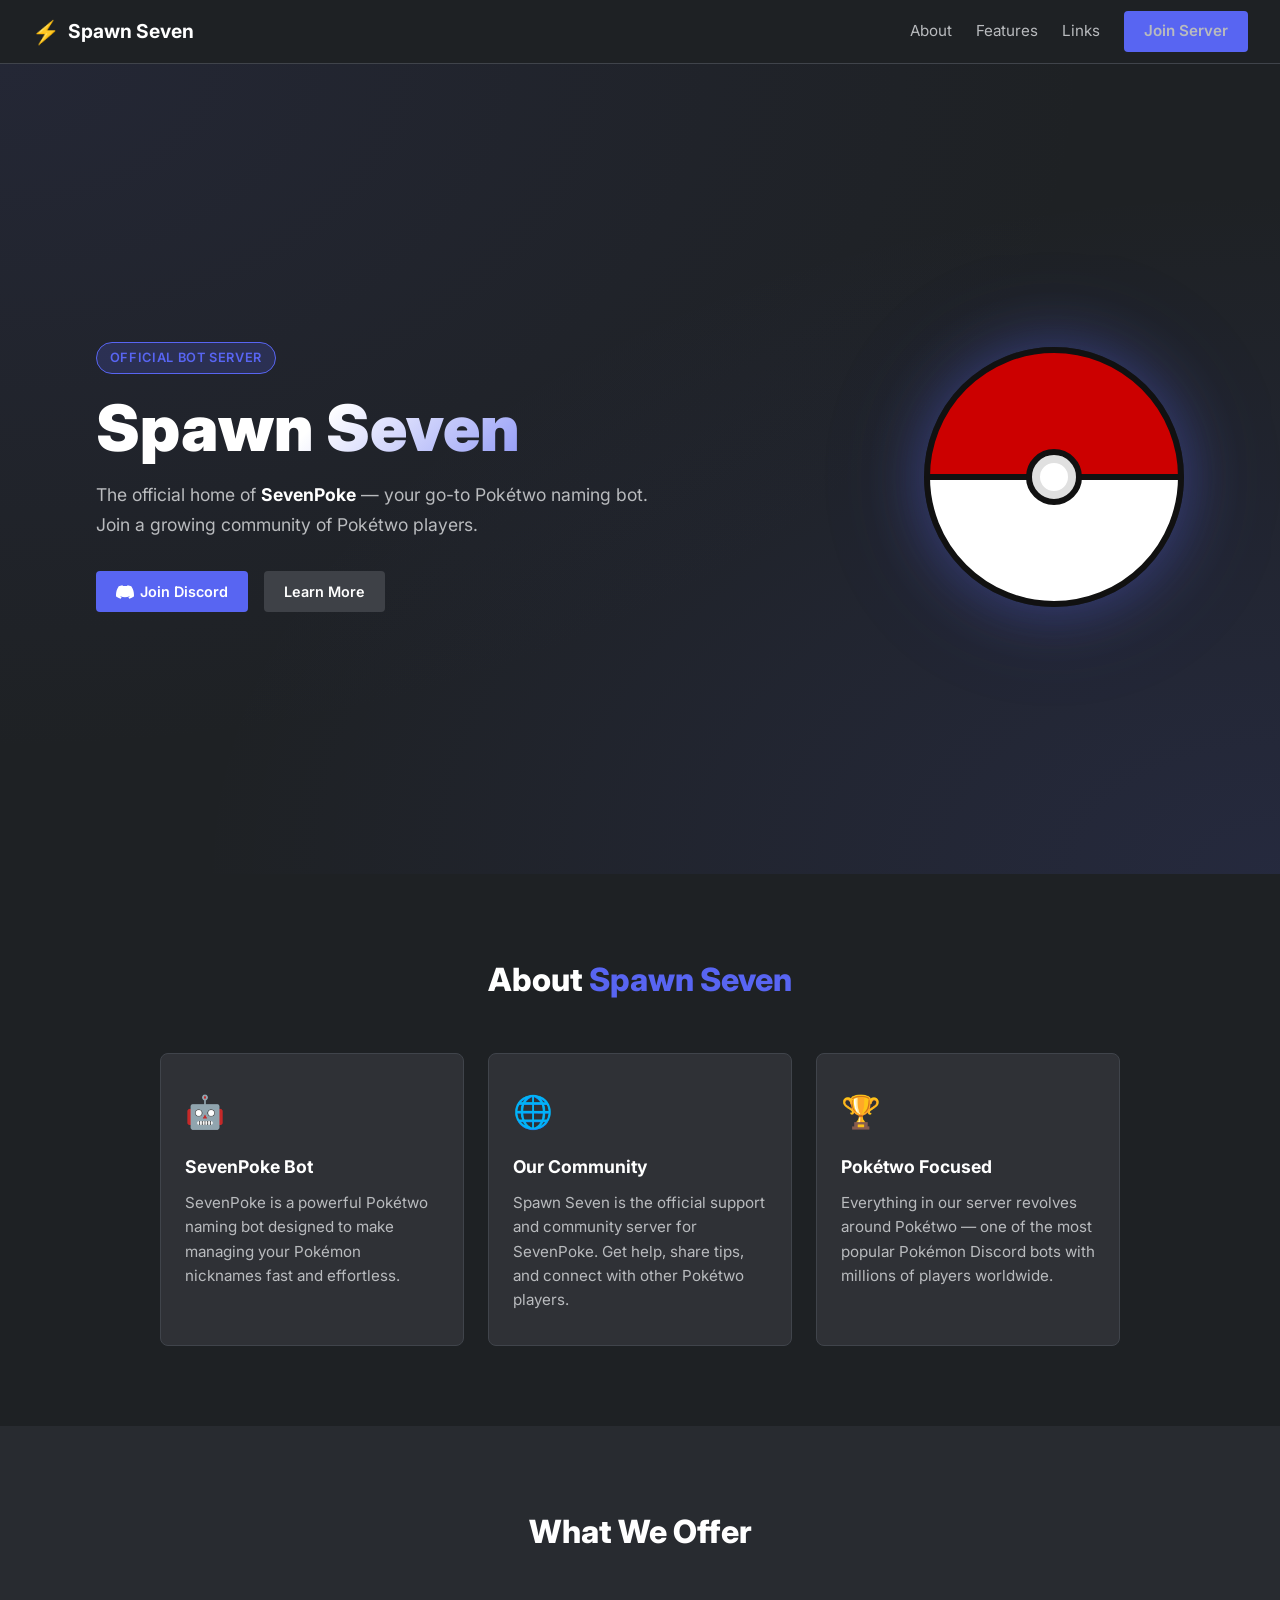
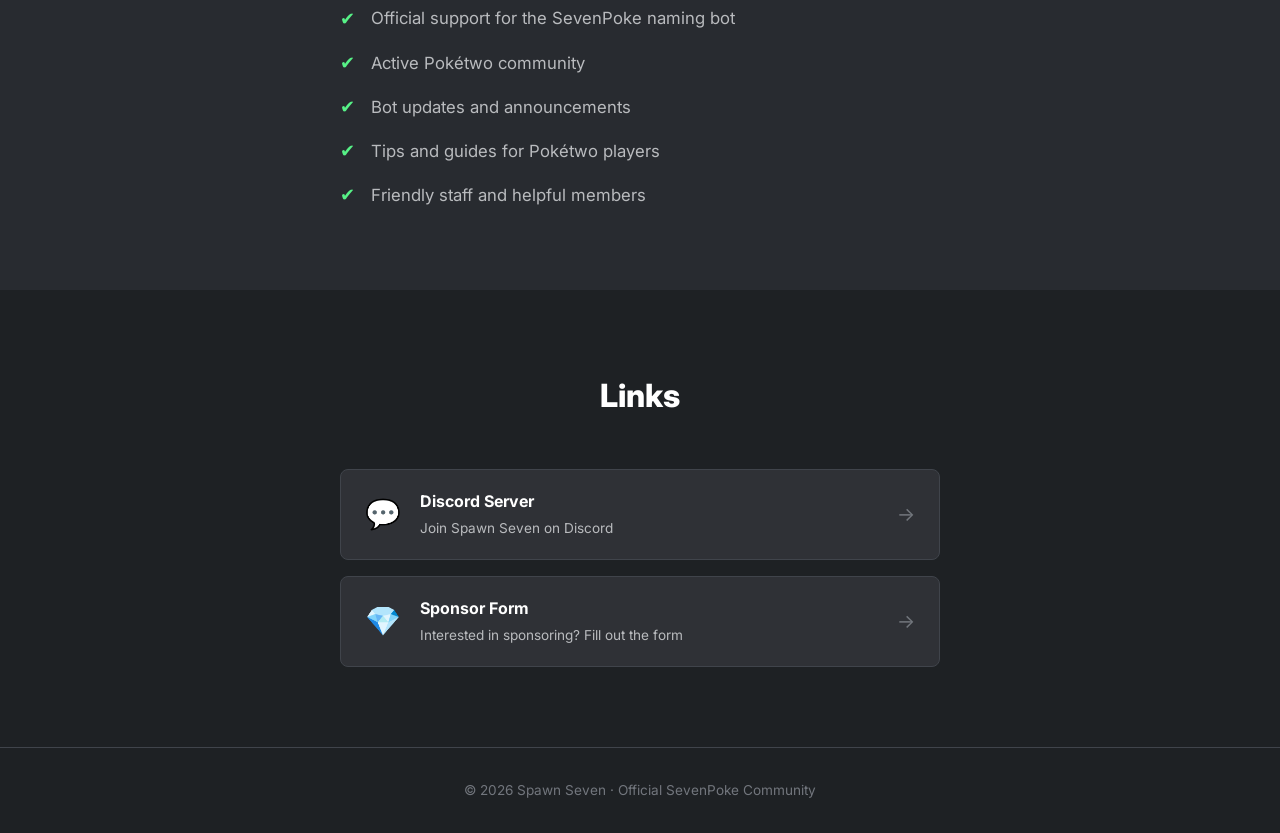
==== index.html @ 031045a5 "Add files via upload" ====
<!DOCTYPE html>
<html lang="en">
<head>
  <meta charset="UTF-8" />
  <meta name="viewport" content="width=device-width, initial-scale=1.0" />
  <title>Spawn Seven</title>
  <link rel="stylesheet" href="styles.css" />
  <link rel="preconnect" href="https://fonts.googleapis.com" />
  <link href="https://fonts.googleapis.com/css2?family=Inter:wght@400;600;700;900&display=swap" rel="stylesheet" />
</head>
<body>

  <!-- NAV -->
  <nav class="navbar">
    <div class="nav-logo">
      <span class="logo-icon">⚡</span>
      <span class="logo-text">Spawn Seven</span>
    </div>
    <div class="nav-links">
      <a href="#about">About</a>
      <a href="#features">Features</a>
      <a href="#links">Links</a>
      <a href="YOUR_DISCORD_INVITE_LINK_HERE" class="btn btn-primary" target="_blank">Join Server</a>
    </div>
  </nav>

  <!-- HERO -->
  <section class="hero">
    <div class="hero-content">
      <div class="badge">Official Bot Server</div>
      <h1>Spawn Seven</h1>
      <p class="hero-sub">The official home of <strong>SevenPoke</strong> — your go-to Pokétwo naming bot.<br/>Join a growing community of Pokétwo players.</p>
      <div class="hero-buttons">
        <a href="YOUR_DISCORD_INVITE_LINK_HERE" class="btn btn-primary" target="_blank">
          <svg class="icon" viewBox="0 0 24 24" fill="currentColor"><path d="M20.317 4.37a19.791 19.791 0 0 0-4.885-1.515.074.074 0 0 0-.079.037c-.21.375-.444.864-.608 1.25a18.27 18.27 0 0 0-5.487 0 12.64 12.64 0 0 0-.617-1.25.077.077 0 0 0-.079-.037A19.736 19.736 0 0 0 3.677 4.37a.07.07 0 0 0-.032.027C.533 9.046-.32 13.58.099 18.057c.002.022.015.043.03.056a19.9 19.9 0 0 0 5.993 3.03.078.078 0 0 0 .084-.028c.462-.63.874-1.295 1.226-1.994a.076.076 0 0 0-.041-.106 13.107 13.107 0 0 1-1.872-.892.077.077 0 0 1-.008-.128 10.2 10.2 0 0 0 .372-.292.074.074 0 0 1 .077-.01c3.928 1.793 8.18 1.793 12.062 0a.074.074 0 0 1 .078.01c.12.098.246.198.373.292a.077.077 0 0 1-.006.127 12.299 12.299 0 0 1-1.873.892.077.077 0 0 0-.041.107c.36.698.772 1.362 1.225 1.993a.076.076 0 0 0 .084.028 19.839 19.839 0 0 0 6.002-3.03.077.077 0 0 0 .032-.054c.5-5.177-.838-9.674-3.549-13.66a.061.061 0 0 0-.031-.03z"/></svg>
          Join Discord
        </a>
        <a href="#about" class="btn btn-secondary">Learn More</a>
      </div>
    </div>
    <div class="hero-art">
      <div class="pokeball"></div>
    </div>
  </section>

  <!-- ABOUT -->
  <section id="about" class="section">
    <div class="container">
      <h2 class="section-title">About <span class="highlight">Spawn Seven</span></h2>
      <div class="about-grid">
        <div class="about-card">
          <div class="card-icon">🤖</div>
          <h3>SevenPoke Bot</h3>
          <p>SevenPoke is a powerful Pokétwo naming bot designed to make managing your Pokémon nicknames fast and effortless.</p>
        </div>
        <div class="about-card">
          <div class="card-icon">🌐</div>
          <h3>Our Community</h3>
          <p>Spawn Seven is the official support and community server for SevenPoke. Get help, share tips, and connect with other Pokétwo players.</p>
        </div>
        <div class="about-card">
          <div class="card-icon">🏆</div>
          <h3>Pokétwo Focused</h3>
          <p>Everything in our server revolves around Pokétwo — one of the most popular Pokémon Discord bots with millions of players worldwide.</p>
        </div>
      </div>
    </div>
  </section>

  <!-- FEATURES -->
  <section id="features" class="section section-alt">
    <div class="container">
      <h2 class="section-title">What We Offer</h2>
      <ul class="features-list">
        <li><span class="check">✔</span> Official support for the SevenPoke naming bot</li>
        <li><span class="check">✔</span> Active Pokétwo community</li>
        <li><span class="check">✔</span> Bot updates and announcements</li>
        <li><span class="check">✔</span> Tips and guides for Pokétwo players</li>
        <li><span class="check">✔</span> Friendly staff and helpful members</li>
      </ul>
    </div>
  </section>

  <!-- LINKS -->
  <section id="links" class="section">
    <div class="container">
      <h2 class="section-title">Links</h2>
      <div class="links-grid">

        <a href="YOUR_DISCORD_INVITE_LINK_HERE" class="link-card" target="_blank">
          <div class="link-icon">💬</div>
          <div class="link-info">
            <h3>Discord Server</h3>
            <p>Join Spawn Seven on Discord</p>
          </div>
          <span class="link-arrow">→</span>
        </a>

        <a href="YOUR_SPONSOR_FORM_LINK_HERE" class="link-card" target="_blank">
          <div class="link-icon">💎</div>
          <div class="link-info">
            <h3>Sponsor Form</h3>
            <p>Interested in sponsoring? Fill out the form</p>
          </div>
          <span class="link-arrow">→</span>
        </a>

      </div>
    </div>
  </section>

  <!-- FOOTER -->
  <footer class="footer">
    <p>© 2026 Spawn Seven · Official SevenPoke Community</p>
  </footer>

</body>
</html>
---- styles.css ----
/* ===== RESET & BASE ===== */
*, *::before, *::after {
  box-sizing: border-box;
  margin: 0;
  padding: 0;
}

:root {
  --bg-darkest:  #1e2124;
  --bg-dark:     #282b30;
  --bg-medium:   #36393f;
  --bg-light:    #3e4147;
  --blurple:     #5865f2;
  --blurple-hover: #4752c4;
  --green:       #57f287;
  --text-primary: #ffffff;
  --text-secondary: #b9bbbe;
  --text-muted:  #72767d;
  --border:      #40444b;
  --card-bg:     #2f3136;
}

html {
  scroll-behavior: smooth;
}

body {
  font-family: 'Inter', sans-serif;
  background-color: var(--bg-darkest);
  color: var(--text-primary);
  line-height: 1.6;
}

a {
  color: inherit;
  text-decoration: none;
}

/* ===== NAVBAR ===== */
.navbar {
  position: sticky;
  top: 0;
  z-index: 100;
  display: flex;
  align-items: center;
  justify-content: space-between;
  padding: 0 2rem;
  height: 64px;
  background-color: var(--bg-darkest);
  border-bottom: 1px solid var(--border);
  backdrop-filter: blur(8px);
}

.nav-logo {
  display: flex;
  align-items: center;
  gap: 0.5rem;
  font-weight: 700;
  font-size: 1.2rem;
}

.logo-icon {
  font-size: 1.4rem;
}

.nav-links {
  display: flex;
  align-items: center;
  gap: 1.5rem;
}

.nav-links a {
  color: var(--text-secondary);
  font-size: 0.95rem;
  transition: color 0.2s;
}

.nav-links a:hover {
  color: var(--text-primary);
}

/* ===== BUTTONS ===== */
.btn {
  display: inline-flex;
  align-items: center;
  gap: 0.4rem;
  padding: 0.55rem 1.25rem;
  border-radius: 4px;
  font-weight: 600;
  font-size: 0.9rem;
  cursor: pointer;
  transition: background-color 0.2s, transform 0.1s;
  border: none;
}

.btn:active {
  transform: scale(0.97);
}

.btn-primary {
  background-color: var(--blurple);
  color: #fff;
}

.btn-primary:hover {
  background-color: var(--blurple-hover);
  color: #fff;
}

.btn-secondary {
  background-color: var(--bg-light);
  color: var(--text-primary);
}

.btn-secondary:hover {
  background-color: #4a4f58;
}

.icon {
  width: 18px;
  height: 18px;
}

/* ===== HERO ===== */
.hero {
  display: flex;
  align-items: center;
  justify-content: space-between;
  padding: 6rem 6rem 5rem;
  min-height: 90vh;
  background: radial-gradient(ellipse at top left, #3b3f7a33 0%, transparent 60%),
              radial-gradient(ellipse at bottom right, #5865f220 0%, transparent 60%),
              var(--bg-darkest);
  gap: 2rem;
}

.hero-content {
  max-width: 600px;
}

.badge {
  display: inline-block;
  padding: 0.3rem 0.8rem;
  background-color: #5865f230;
  border: 1px solid var(--blurple);
  border-radius: 999px;
  color: var(--blurple);
  font-size: 0.8rem;
  font-weight: 600;
  letter-spacing: 0.05em;
  text-transform: uppercase;
  margin-bottom: 1.2rem;
}

.hero h1 {
  font-size: clamp(2.5rem, 5vw, 4rem);
  font-weight: 900;
  line-height: 1.1;
  margin-bottom: 1rem;
  background: linear-gradient(135deg, #fff 40%, #5865f2);
  -webkit-background-clip: text;
  -webkit-text-fill-color: transparent;
  background-clip: text;
}

.hero-sub {
  font-size: 1.1rem;
  color: var(--text-secondary);
  margin-bottom: 2rem;
  line-height: 1.7;
}

.hero-sub strong {
  color: var(--text-primary);
}

.hero-buttons {
  display: flex;
  gap: 1rem;
  flex-wrap: wrap;
}

/* Pokéball decoration */
.hero-art {
  flex-shrink: 0;
}

.pokeball {
  width: 260px;
  height: 260px;
  border-radius: 50%;
  background: linear-gradient(to bottom, #cc0000 50%, #fff 50%);
  border: 6px solid #111;
  position: relative;
  box-shadow: 0 0 60px #5865f260, 0 0 120px #5865f220;
  animation: float 4s ease-in-out infinite;
}

.pokeball::before {
  content: '';
  position: absolute;
  top: 50%;
  left: 50%;
  transform: translate(-50%, -50%);
  width: 100%;
  height: 6px;
  background: #111;
}

.pokeball::after {
  content: '';
  position: absolute;
  top: 50%;
  left: 50%;
  transform: translate(-50%, -50%);
  width: 56px;
  height: 56px;
  border-radius: 50%;
  background: #fff;
  border: 6px solid #111;
  box-shadow: inset 0 0 0 8px #e0e0e0;
}

@keyframes float {
  0%, 100% { transform: translateY(0); }
  50%       { transform: translateY(-18px); }
}

/* ===== SECTIONS ===== */
.section {
  padding: 5rem 2rem;
}

.section-alt {
  background-color: var(--bg-dark);
}

.container {
  max-width: 960px;
  margin: 0 auto;
}

.section-title {
  font-size: 2rem;
  font-weight: 800;
  text-align: center;
  margin-bottom: 3rem;
}

.highlight {
  color: var(--blurple);
}

/* ===== ABOUT CARDS ===== */
.about-grid {
  display: grid;
  grid-template-columns: repeat(auto-fit, minmax(240px, 1fr));
  gap: 1.5rem;
}

.about-card {
  background-color: var(--card-bg);
  border: 1px solid var(--border);
  border-radius: 8px;
  padding: 2rem 1.5rem;
  transition: transform 0.2s, border-color 0.2s;
}

.about-card:hover {
  transform: translateY(-4px);
  border-color: var(--blurple);
}

.card-icon {
  font-size: 2rem;
  margin-bottom: 1rem;
}

.about-card h3 {
  font-size: 1.1rem;
  font-weight: 700;
  margin-bottom: 0.6rem;
}

.about-card p {
  color: var(--text-secondary);
  font-size: 0.95rem;
}

/* ===== FEATURES LIST ===== */
.features-list {
  list-style: none;
  max-width: 600px;
  margin: 0 auto;
  display: flex;
  flex-direction: column;
  gap: 1rem;
}

.features-list li {
  display: flex;
  align-items: center;
  gap: 1rem;
  font-size: 1.05rem;
  color: var(--text-secondary);
}

.check {
  color: var(--green);
  font-size: 1.1rem;
  flex-shrink: 0;
}

/* ===== LINKS ===== */
.links-grid {
  display: flex;
  flex-direction: column;
  gap: 1rem;
  max-width: 600px;
  margin: 0 auto;
}

.link-card {
  display: flex;
  align-items: center;
  gap: 1.2rem;
  background-color: var(--card-bg);
  border: 1px solid var(--border);
  border-radius: 8px;
  padding: 1.2rem 1.5rem;
  transition: border-color 0.2s, transform 0.2s;
  cursor: pointer;
}

.link-card:hover {
  border-color: var(--blurple);
  transform: translateX(4px);
}

.link-icon {
  font-size: 1.8rem;
  flex-shrink: 0;
}

.link-info {
  flex: 1;
}

.link-info h3 {
  font-size: 1rem;
  font-weight: 700;
  margin-bottom: 0.2rem;
}

.link-info p {
  font-size: 0.85rem;
  color: var(--text-secondary);
}

.link-arrow {
  color: var(--text-muted);
  font-size: 1.2rem;
  transition: color 0.2s;
}

.link-card:hover .link-arrow {
  color: var(--blurple);
}

/* ===== FOOTER ===== */
.footer {
  text-align: center;
  padding: 2rem;
  background-color: var(--bg-darkest);
  border-top: 1px solid var(--border);
  color: var(--text-muted);
  font-size: 0.85rem;
}

/* ===== RESPONSIVE ===== */
@media (max-width: 768px) {
  .hero {
    flex-direction: column;
    padding: 4rem 1.5rem 3rem;
    text-align: center;
    min-height: unset;
  }

  .hero-buttons {
    justify-content: center;
  }

  .pokeball {
    width: 180px;
    height: 180px;
  }

  .navbar {
    padding: 0 1rem;
  }

  .nav-links a:not(.btn) {
    display: none;
  }
}
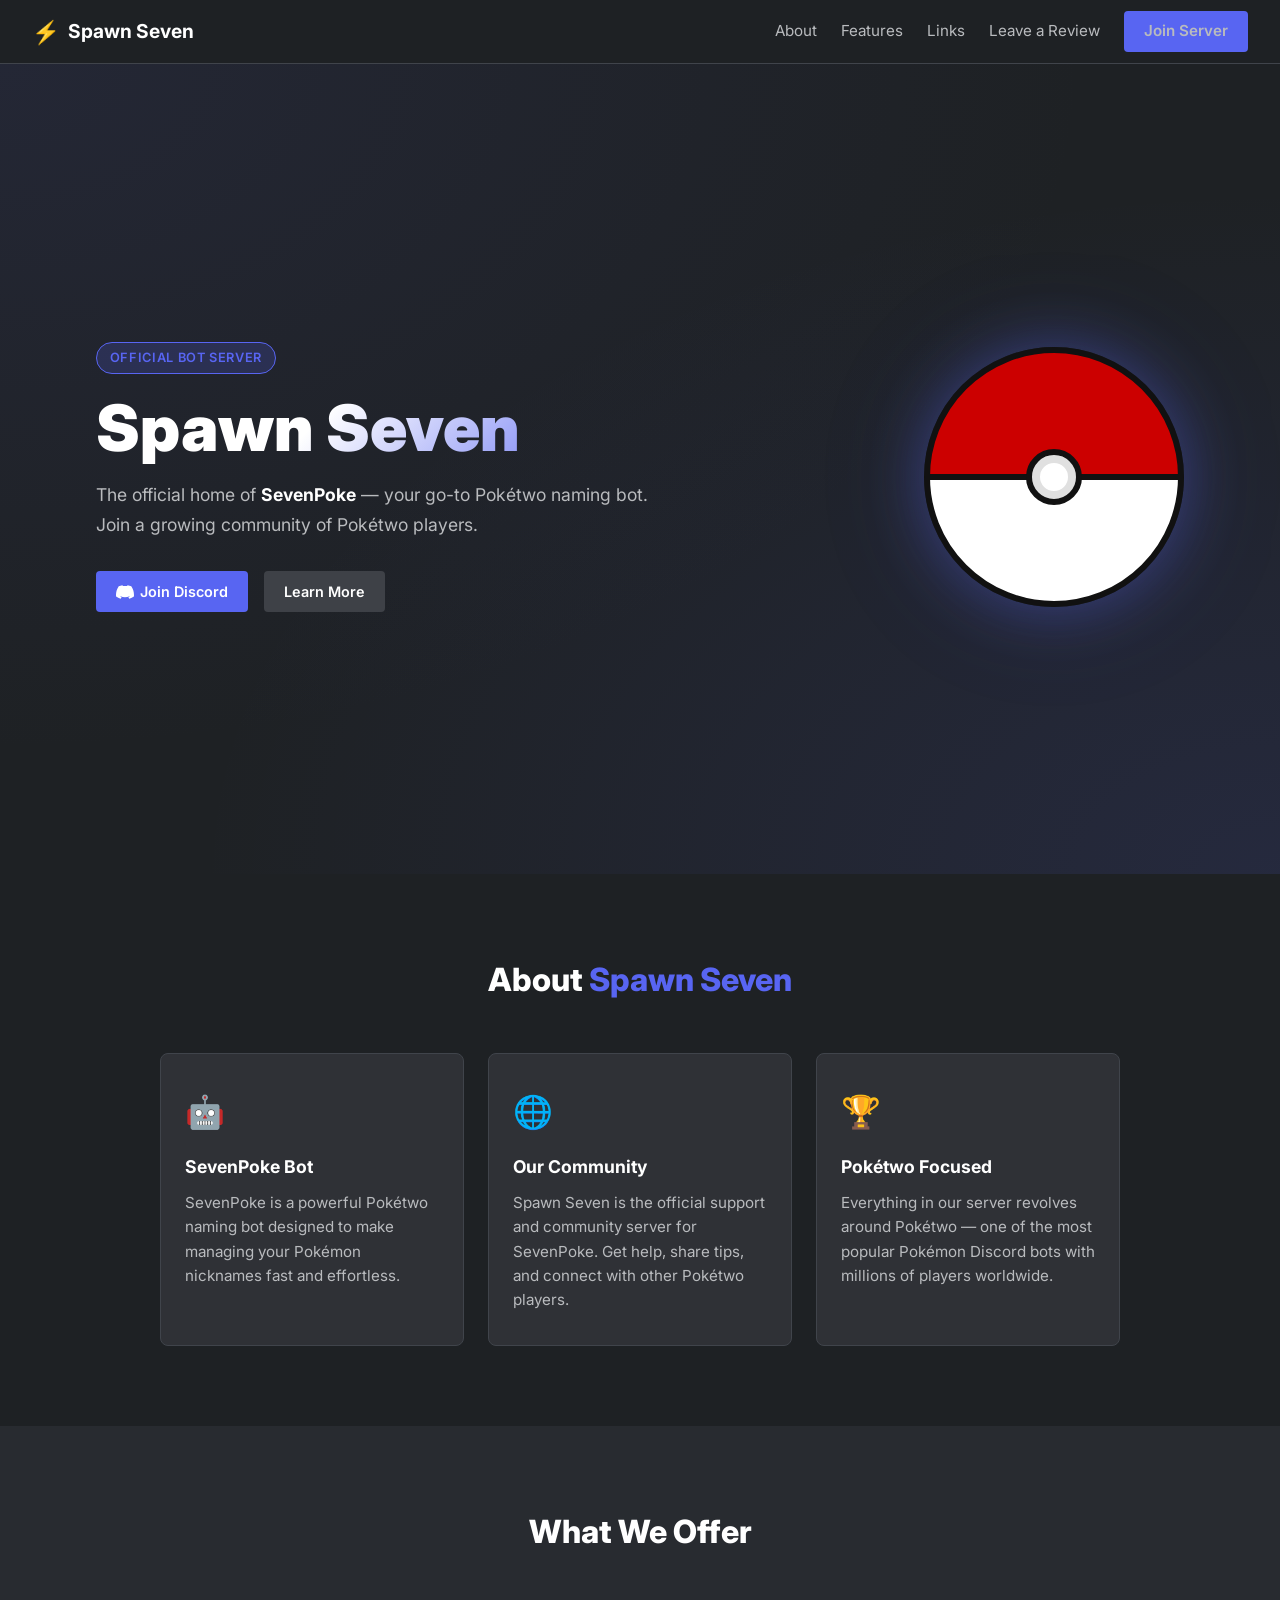
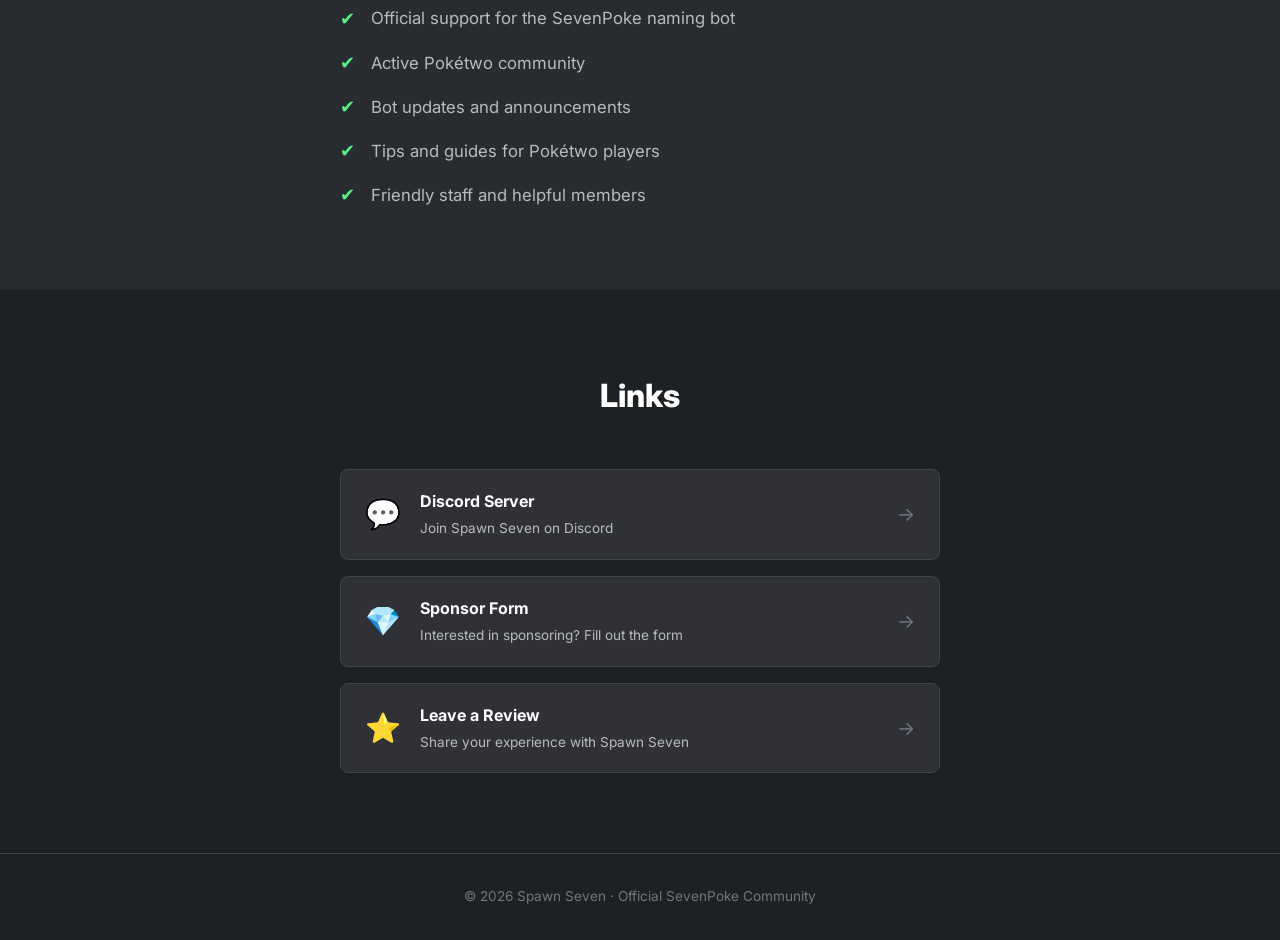
==== commit fe115eea: "Add files via upload" ====
--- a/index.html
+++ b/index.html
@@ -20,7 +20,8 @@
       <a href="#about">About</a>
       <a href="#features">Features</a>
       <a href="#links">Links</a>
-      <a href="YOUR_DISCORD_INVITE_LINK_HERE" class="btn btn-primary" target="_blank">Join Server</a>
+      <a href="review.html">Leave a Review</a>
+      <a href="https://discord.gg/yU9Uv5yzqP" class="btn btn-primary" target="_blank">Join Server</a>
     </div>
   </nav>
 
@@ -31,7 +32,7 @@
       <h1>Spawn Seven</h1>
       <p class="hero-sub">The official home of <strong>SevenPoke</strong> — your go-to Pokétwo naming bot.<br/>Join a growing community of Pokétwo players.</p>
       <div class="hero-buttons">
-        <a href="YOUR_DISCORD_INVITE_LINK_HERE" class="btn btn-primary" target="_blank">
+        <a href="https://discord.gg/yU9Uv5yzqP" class="btn btn-primary" target="_blank">
           <svg class="icon" viewBox="0 0 24 24" fill="currentColor"><path d="M20.317 4.37a19.791 19.791 0 0 0-4.885-1.515.074.074 0 0 0-.079.037c-.21.375-.444.864-.608 1.25a18.27 18.27 0 0 0-5.487 0 12.64 12.64 0 0 0-.617-1.25.077.077 0 0 0-.079-.037A19.736 19.736 0 0 0 3.677 4.37a.07.07 0 0 0-.032.027C.533 9.046-.32 13.58.099 18.057c.002.022.015.043.03.056a19.9 19.9 0 0 0 5.993 3.03.078.078 0 0 0 .084-.028c.462-.63.874-1.295 1.226-1.994a.076.076 0 0 0-.041-.106 13.107 13.107 0 0 1-1.872-.892.077.077 0 0 1-.008-.128 10.2 10.2 0 0 0 .372-.292.074.074 0 0 1 .077-.01c3.928 1.793 8.18 1.793 12.062 0a.074.074 0 0 1 .078.01c.12.098.246.198.373.292a.077.077 0 0 1-.006.127 12.299 12.299 0 0 1-1.873.892.077.077 0 0 0-.041.107c.36.698.772 1.362 1.225 1.993a.076.076 0 0 0 .084.028 19.839 19.839 0 0 0 6.002-3.03.077.077 0 0 0 .032-.054c.5-5.177-.838-9.674-3.549-13.66a.061.061 0 0 0-.031-.03z"/></svg>
           Join Discord
         </a>
@@ -87,7 +88,7 @@
       <h2 class="section-title">Links</h2>
       <div class="links-grid">
 
-        <a href="YOUR_DISCORD_INVITE_LINK_HERE" class="link-card" target="_blank">
+        <a href="https://discord.gg/yU9Uv5yzqP" class="link-card" target="_blank">
           <div class="link-icon">💬</div>
           <div class="link-info">
             <h3>Discord Server</h3>
@@ -96,11 +97,20 @@
           <span class="link-arrow">→</span>
         </a>
 
-        <a href="YOUR_SPONSOR_FORM_LINK_HERE" class="link-card" target="_blank">
+        <a href="https://dashboard.spawnseven.com/main" class="link-card" target="_blank">
           <div class="link-icon">💎</div>
           <div class="link-info">
             <h3>Sponsor Form</h3>
             <p>Interested in sponsoring? Fill out the form</p>
+          </div>
+          <span class="link-arrow">→</span>
+        </a>
+
+        <a href="review.html" class="link-card">
+          <div class="link-icon">⭐</div>
+          <div class="link-info">
+            <h3>Leave a Review</h3>
+            <p>Share your experience with Spawn Seven</p>
           </div>
           <span class="link-arrow">→</span>
         </a>
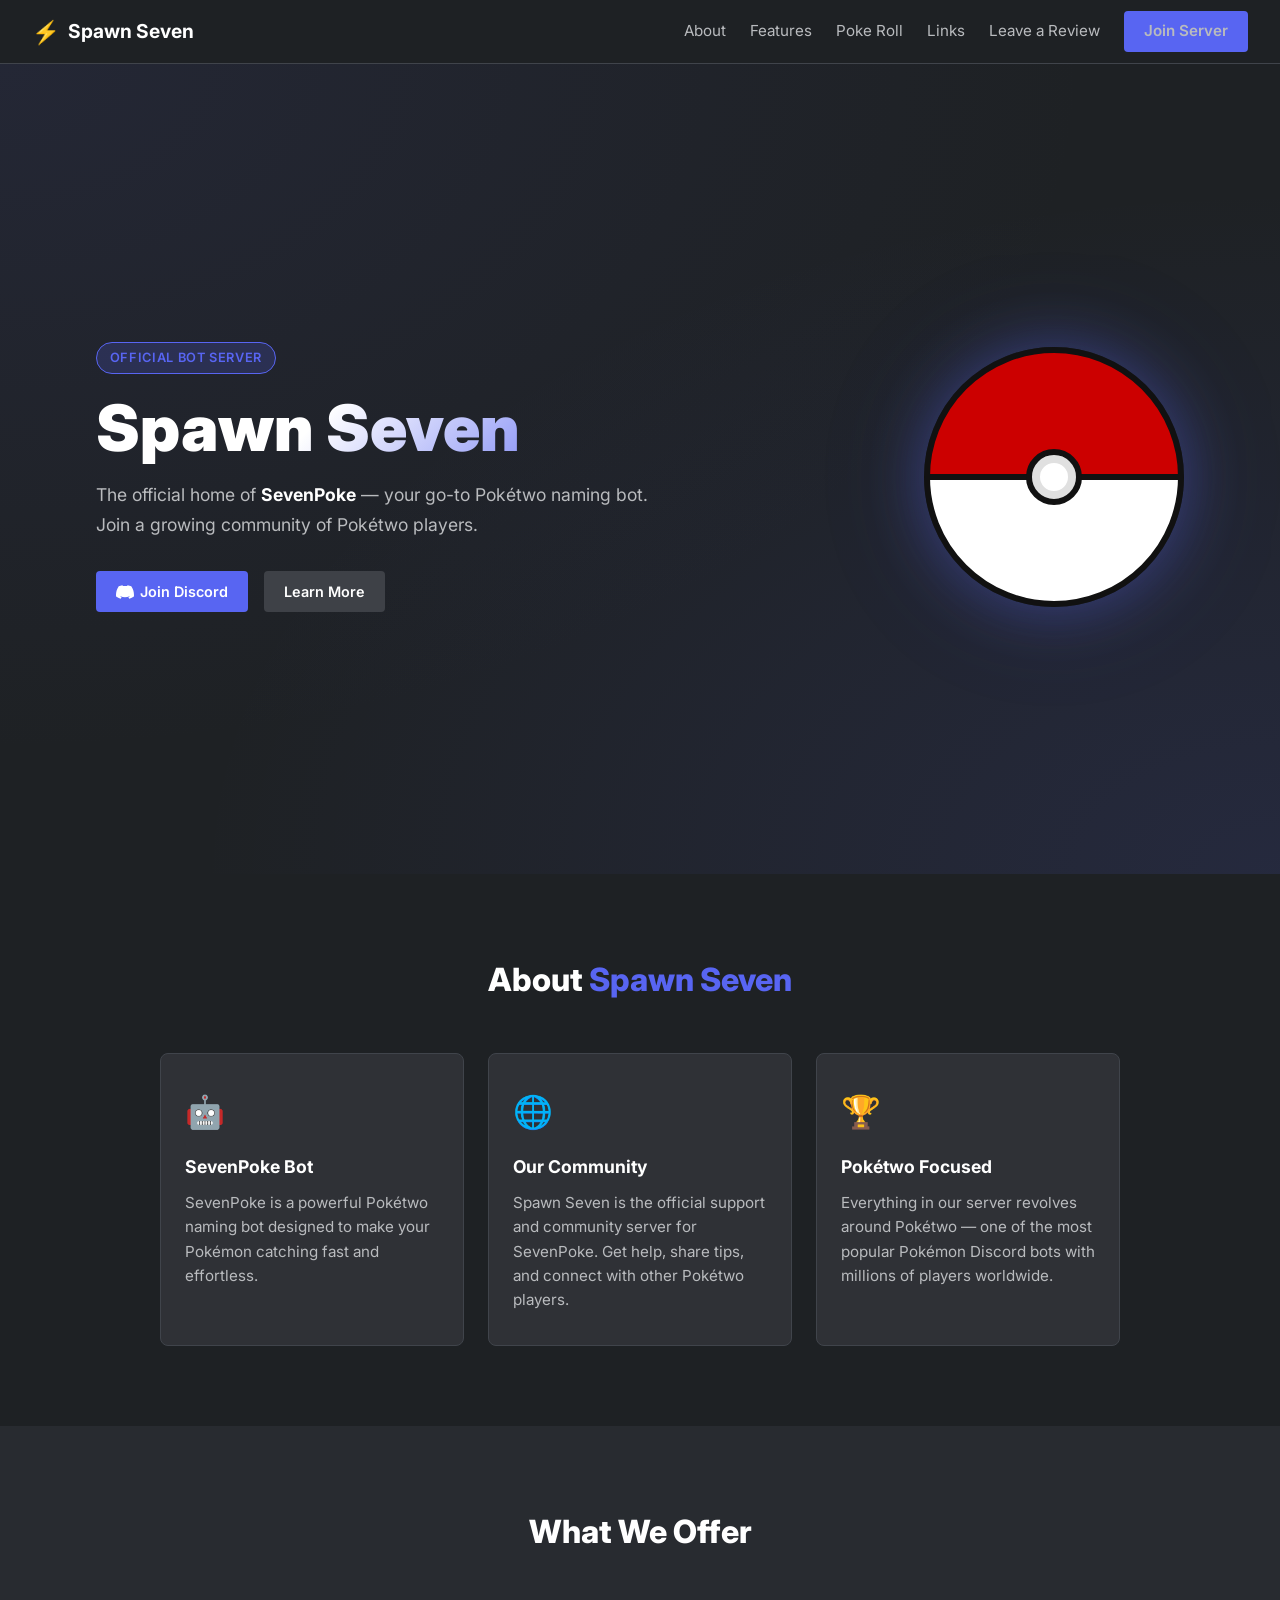
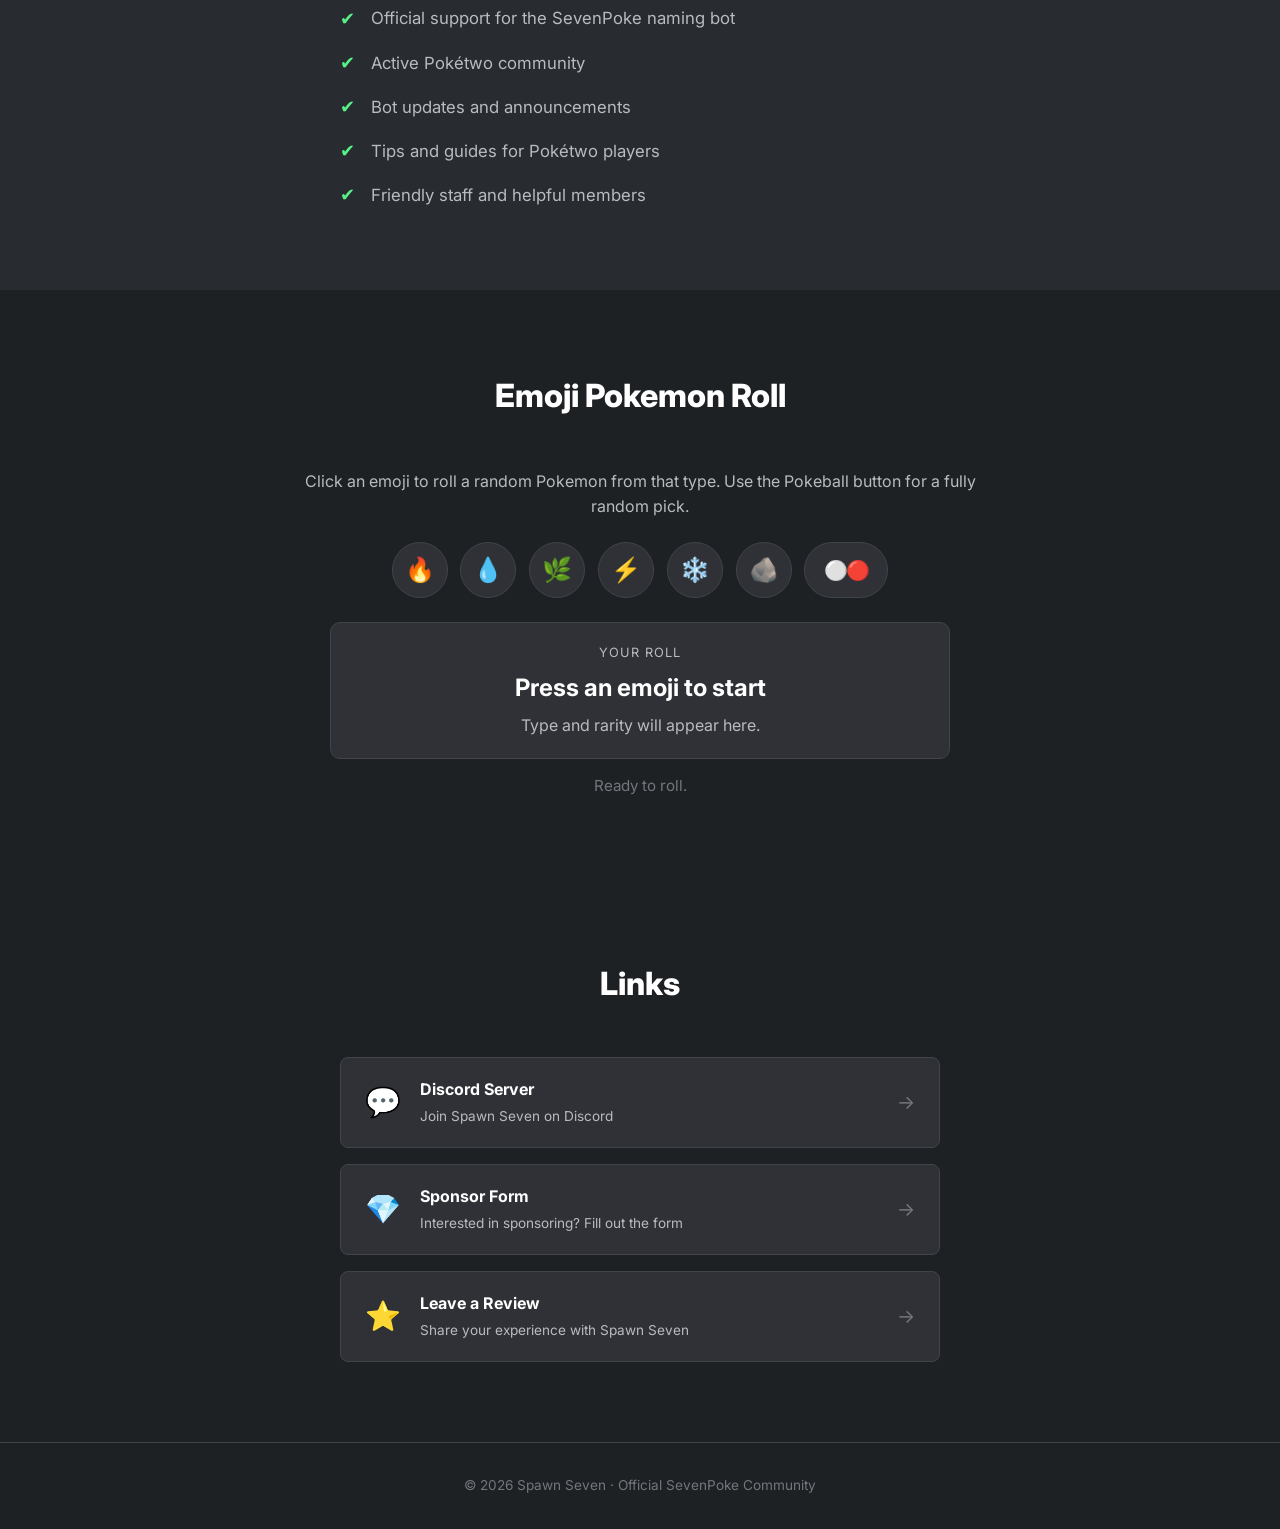
==== commit ff32fe1c: "Add files via upload" ====
--- a/index.html
+++ b/index.html
@@ -19,6 +19,7 @@
     <div class="nav-links">
       <a href="#about">About</a>
       <a href="#features">Features</a>
+      <a href="#poke-roll">Poke Roll</a>
       <a href="#links">Links</a>
       <a href="review.html">Leave a Review</a>
       <a href="https://discord.gg/yU9Uv5yzqP" class="btn btn-primary" target="_blank">Join Server</a>
@@ -52,7 +53,7 @@
         <div class="about-card">
           <div class="card-icon">🤖</div>
           <h3>SevenPoke Bot</h3>
-          <p>SevenPoke is a powerful Pokétwo naming bot designed to make managing your Pokémon nicknames fast and effortless.</p>
+          <p>SevenPoke is a powerful Pokétwo naming bot designed to make your Pokémon catching fast and effortless.</p>
         </div>
         <div class="about-card">
           <div class="card-icon">🌐</div>
@@ -82,6 +83,32 @@
     </div>
   </section>
 
+  <!-- POKEMON ROLL -->
+  <section id="poke-roll" class="section">
+    <div class="container">
+      <h2 class="section-title">Emoji Pokemon Roll</h2>
+      <p class="roll-subtitle">Click an emoji to roll a random Pokemon from that type. Use the Pokeball button for a fully random pick.</p>
+
+      <div class="emoji-buttons" role="group" aria-label="Pokemon type buttons">
+        <button class="emoji-btn" data-type="fire" aria-label="Fire type roll">🔥</button>
+        <button class="emoji-btn" data-type="water" aria-label="Water type roll">💧</button>
+        <button class="emoji-btn" data-type="grass" aria-label="Grass type roll">🌿</button>
+        <button class="emoji-btn" data-type="electric" aria-label="Electric type roll">⚡</button>
+        <button class="emoji-btn" data-type="ice" aria-label="Ice type roll">❄️</button>
+        <button class="emoji-btn" data-type="rock" aria-label="Rock type roll">🪨</button>
+        <button class="emoji-btn emoji-btn-ball" data-type="any" aria-label="Random Pokemon roll">⚪🔴</button>
+      </div>
+
+      <article class="roll-result" id="rollResult" aria-live="polite">
+        <p class="roll-label">Your roll</p>
+        <img id="pokemonSprite" class="roll-sprite" src="" alt="" hidden />
+        <h3 id="pokemonName">Press an emoji to start</h3>
+        <p id="pokemonMeta">Type and rarity will appear here.</p>
+      </article>
+      <p class="cooldown-text" id="cooldownText">Ready to roll.</p>
+    </div>
+  </section>
+
   <!-- LINKS -->
   <section id="links" class="section">
     <div class="container">
@@ -124,5 +151,161 @@
     <p>© 2026 Spawn Seven · Official SevenPoke Community</p>
   </footer>
 
+  <script>
+    const pokemonPool = [
+      { name: 'Charmander', type: 'fire', rarity: 'Common', id: 4 },
+      { name: 'Vulpix', type: 'fire', rarity: 'Common', id: 37 },
+      { name: 'Growlithe', type: 'fire', rarity: 'Uncommon', id: 58 },
+      { name: 'Cyndaquil', type: 'fire', rarity: 'Uncommon', id: 155 },
+      { name: 'Magikarp', type: 'water', rarity: 'Common', id: 129 },
+      { name: 'Psyduck', type: 'water', rarity: 'Common', id: 54 },
+      { name: 'Squirtle', type: 'water', rarity: 'Uncommon', id: 7 },
+      { name: 'Lapras', type: 'water', rarity: 'Rare', id: 131 },
+      { name: 'Bulbasaur', type: 'grass', rarity: 'Uncommon', id: 1 },
+      { name: 'Oddish', type: 'grass', rarity: 'Common', id: 43 },
+      { name: 'Bellsprout', type: 'grass', rarity: 'Common', id: 69 },
+      { name: 'Treecko', type: 'grass', rarity: 'Uncommon', id: 252 },
+      { name: 'Pikachu', type: 'electric', rarity: 'Uncommon', id: 25 },
+      { name: 'Mareep', type: 'electric', rarity: 'Common', id: 179 },
+      { name: 'Shinx', type: 'electric', rarity: 'Common', id: 403 },
+      { name: 'Electabuzz', type: 'electric', rarity: 'Rare', id: 125 },
+      { name: 'Swinub', type: 'ice', rarity: 'Common', id: 220 },
+      { name: 'Spheal', type: 'ice', rarity: 'Common', id: 363 },
+      { name: 'Sneasel', type: 'ice', rarity: 'Uncommon', id: 215 },
+      { name: 'Snorunt', type: 'ice', rarity: 'Uncommon', id: 361 },
+      { name: 'Geodude', type: 'rock', rarity: 'Common', id: 74 },
+      { name: 'Onix', type: 'rock', rarity: 'Uncommon', id: 95 },
+      { name: 'Rhyhorn', type: 'rock', rarity: 'Uncommon', id: 111 },
+      { name: 'Larvitar', type: 'rock', rarity: 'Rare', id: 246 },
+      { name: 'Articuno', type: 'ice', rarity: 'Legendary', id: 144 },
+      { name: 'Zapdos', type: 'electric', rarity: 'Legendary', id: 145 },
+      { name: 'Moltres', type: 'fire', rarity: 'Legendary', id: 146 }
+    ];
+
+    const typeEmoji = {
+      fire: '🔥',
+      water: '💧',
+      grass: '🌿',
+      electric: '⚡',
+      ice: '❄️',
+      rock: '🪨'
+    };
+
+    const buttons = document.querySelectorAll('.emoji-btn');
+    const nameEl = document.getElementById('pokemonName');
+    const metaEl = document.getElementById('pokemonMeta');
+    const resultCard = document.getElementById('rollResult');
+    const spriteEl = document.getElementById('pokemonSprite');
+    const cooldownText = document.getElementById('cooldownText');
+    const cooldownDuration = 3;
+    let isCooldownActive = false;
+
+    function playRollSound() {
+      try {
+        const AudioContextClass = window.AudioContext || window.webkitAudioContext;
+        if (!AudioContextClass) {
+          return;
+        }
+
+        const audioContext = new AudioContextClass();
+        const now = audioContext.currentTime;
+        const oscillator = audioContext.createOscillator();
+        const gain = audioContext.createGain();
+
+        oscillator.type = 'triangle';
+        oscillator.frequency.setValueAtTime(840, now);
+        oscillator.frequency.exponentialRampToValueAtTime(420, now + 0.12);
+        oscillator.frequency.exponentialRampToValueAtTime(620, now + 0.2);
+
+        gain.gain.setValueAtTime(0.0001, now);
+        gain.gain.exponentialRampToValueAtTime(0.12, now + 0.02);
+        gain.gain.exponentialRampToValueAtTime(0.0001, now + 0.22);
+
+        oscillator.connect(gain);
+        gain.connect(audioContext.destination);
+        oscillator.start(now);
+        oscillator.stop(now + 0.22);
+
+        oscillator.addEventListener('ended', function () {
+          audioContext.close();
+        });
+      } catch (error) {
+        // Ignore audio issues silently to keep rolling functional.
+      }
+    }
+
+    function setButtonsEnabled(enabled) {
+      buttons.forEach(function (button) {
+        button.disabled = !enabled;
+      });
+    }
+
+    function startCooldown() {
+      isCooldownActive = true;
+      setButtonsEnabled(false);
+
+      let timeLeft = cooldownDuration;
+      cooldownText.textContent = 'Cooldown: ' + timeLeft + 's';
+
+      const interval = setInterval(function () {
+        timeLeft -= 1;
+
+        if (timeLeft > 0) {
+          cooldownText.textContent = 'Cooldown: ' + timeLeft + 's';
+          return;
+        }
+
+        clearInterval(interval);
+        isCooldownActive = false;
+        setButtonsEnabled(true);
+        cooldownText.textContent = 'Ready to roll.';
+      }, 1000);
+    }
+
+    function getRandomPokemon(type) {
+      const source = type === 'any'
+        ? pokemonPool
+        : pokemonPool.filter(function (pokemon) {
+            return pokemon.type === type;
+          });
+
+      return source[Math.floor(Math.random() * source.length)];
+    }
+
+    function getSpriteUrl(pokemonId) {
+      return 'https://raw.githubusercontent.com/PokeAPI/sprites/master/sprites/pokemon/' + pokemonId + '.png';
+    }
+
+    buttons.forEach(function (button) {
+      button.addEventListener('click', function () {
+        if (isCooldownActive) {
+          return;
+        }
+
+        const type = button.getAttribute('data-type');
+        const roll = getRandomPokemon(type);
+        const emoji = type === 'any' ? '⚪🔴' : typeEmoji[roll.type];
+
+        playRollSound();
+
+        nameEl.textContent = emoji + ' ' + roll.name;
+        metaEl.textContent = 'Type: ' + roll.type.charAt(0).toUpperCase() + roll.type.slice(1) + ' | Rarity: ' + roll.rarity;
+        spriteEl.src = getSpriteUrl(roll.id);
+        spriteEl.alt = roll.name + ' sprite';
+        spriteEl.hidden = false;
+
+        resultCard.classList.remove('roll-pop');
+        void resultCard.offsetWidth;
+        resultCard.classList.add('roll-pop');
+
+        spriteEl.classList.remove('roll-sprite-pop');
+        void spriteEl.offsetWidth;
+        spriteEl.classList.add('roll-sprite-pop');
+
+        startCooldown();
+      });
+    });
+  </script>
+
 </body>
 </html>
--- a/styles.css
+++ b/styles.css
@@ -311,6 +311,136 @@
   flex-shrink: 0;
 }
 
+/* ===== POKEMON ROLL ===== */
+.roll-subtitle {
+  text-align: center;
+  color: var(--text-secondary);
+  max-width: 700px;
+  margin: 0 auto 1.4rem;
+}
+
+.emoji-buttons {
+  display: flex;
+  flex-wrap: wrap;
+  gap: 0.8rem;
+  justify-content: center;
+  margin-bottom: 1.5rem;
+}
+
+.emoji-btn {
+  min-width: 56px;
+  min-height: 56px;
+  border-radius: 999px;
+  border: 1px solid var(--border);
+  background-color: var(--card-bg);
+  font-size: 1.5rem;
+  cursor: pointer;
+  transition: transform 0.2s, border-color 0.2s, box-shadow 0.2s;
+}
+
+.emoji-btn:hover {
+  transform: translateY(-3px);
+  border-color: var(--blurple);
+  box-shadow: 0 8px 20px #5865f240;
+}
+
+.emoji-btn:disabled {
+  opacity: 0.45;
+  cursor: not-allowed;
+  transform: none;
+  box-shadow: none;
+}
+
+.emoji-btn-ball {
+  min-width: 84px;
+  font-size: 1.2rem;
+  letter-spacing: -0.1em;
+}
+
+.roll-result {
+  max-width: 620px;
+  margin: 0 auto;
+  background-color: var(--card-bg);
+  border: 1px solid var(--border);
+  border-radius: 10px;
+  text-align: center;
+  padding: 1.2rem 1rem;
+}
+
+.roll-sprite {
+  width: 96px;
+  height: 96px;
+  object-fit: contain;
+  image-rendering: pixelated;
+  margin: 0 auto 0.2rem;
+  filter: drop-shadow(0 8px 18px #00000066);
+}
+
+.roll-label {
+  font-size: 0.8rem;
+  text-transform: uppercase;
+  letter-spacing: 0.08em;
+  color: var(--text-muted);
+  margin-bottom: 0.4rem;
+}
+
+.roll-result h3 {
+  font-size: 1.5rem;
+  margin-bottom: 0.35rem;
+}
+
+.roll-result p {
+  color: var(--text-secondary);
+}
+
+.roll-pop {
+  animation: rollPop 460ms cubic-bezier(0.16, 0.84, 0.44, 1);
+}
+
+.roll-sprite-pop {
+  animation: spritePop 420ms ease-out;
+}
+
+.cooldown-text {
+  text-align: center;
+  margin-top: 0.9rem;
+  color: var(--text-muted);
+  font-size: 0.95rem;
+}
+
+@keyframes rollPop {
+  0% {
+    transform: scale(0.9) rotate(-1.3deg);
+    opacity: 0.5;
+    filter: brightness(1.4);
+  }
+  40% {
+    transform: scale(1.04) rotate(0.9deg);
+    opacity: 1;
+    filter: brightness(1.15);
+  }
+  100% {
+    transform: scale(1) rotate(0deg);
+    opacity: 1;
+    filter: brightness(1);
+  }
+}
+
+@keyframes spritePop {
+  0% {
+    transform: scale(0.75) translateY(10px);
+    opacity: 0.2;
+  }
+  55% {
+    transform: scale(1.08) translateY(-2px);
+    opacity: 1;
+  }
+  100% {
+    transform: scale(1) translateY(0);
+    opacity: 1;
+  }
+}
+
 /* ===== LINKS ===== */
 .links-grid {
   display: flex;
@@ -402,4 +532,8 @@
   .nav-links a:not(.btn) {
     display: none;
   }
-}
+
+  .emoji-btn-ball {
+    min-width: 74px;
+  }
+}
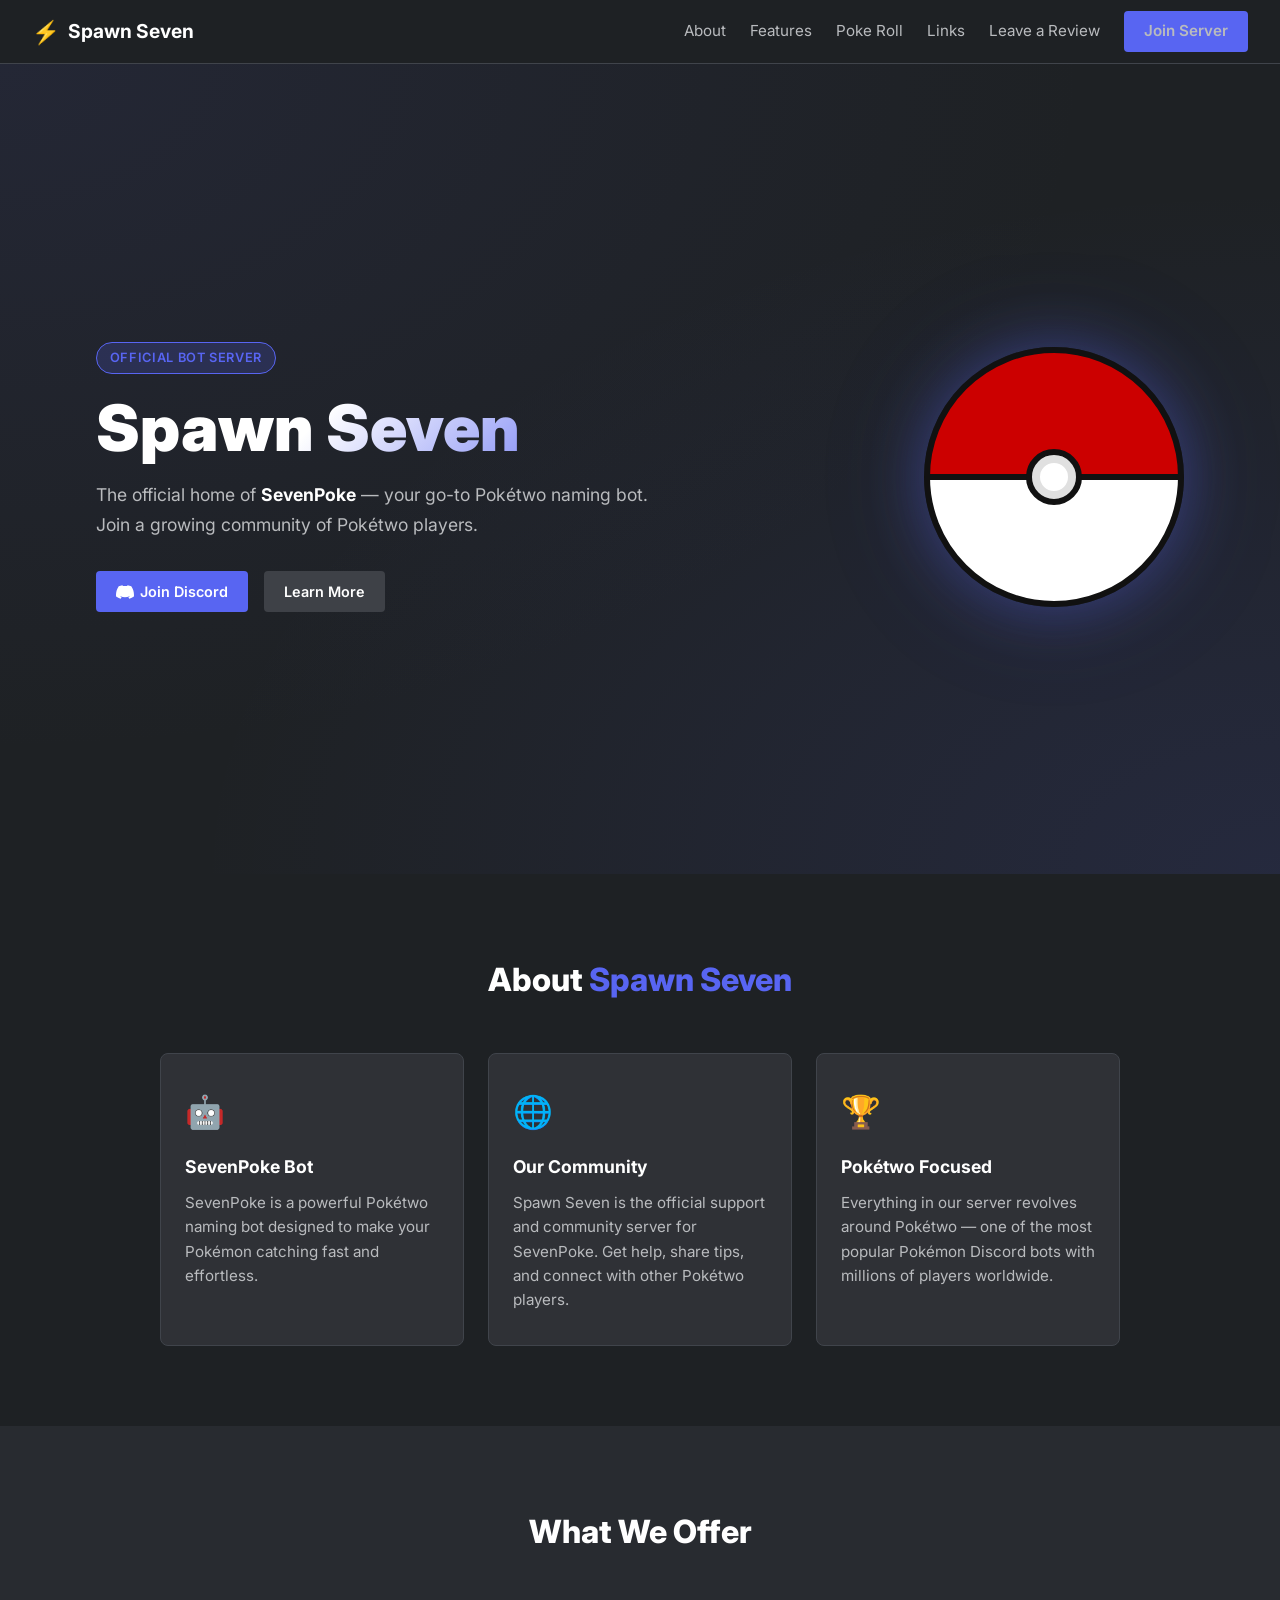
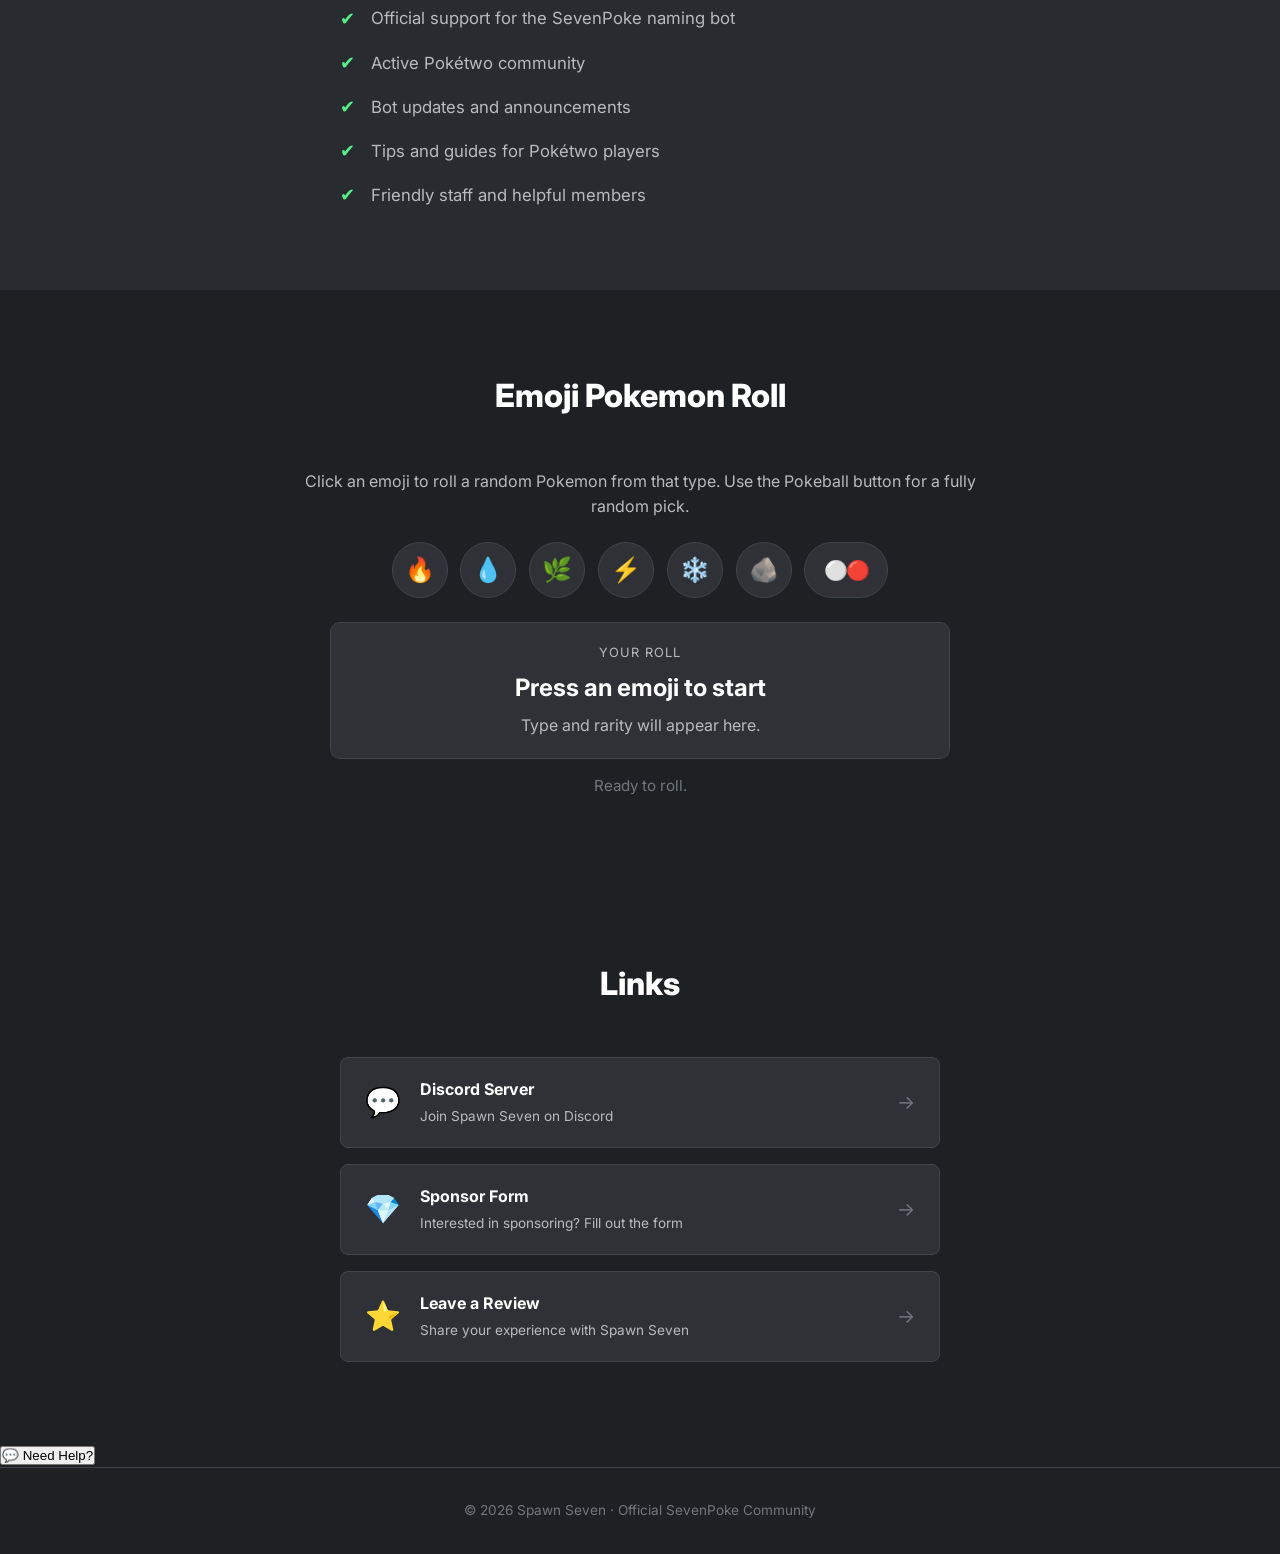
==== commit 9d70ff8f: "Add files via upload" ====
--- a/index.html
+++ b/index.html
@@ -145,6 +145,19 @@
       </div>
     </div>
   </section>
+
+  <!-- LIVE SUPPORT WIDGET -->
+  <button id="supportLauncher" class="support-launcher" aria-label="Open live support">💬 Need Help?</button>
+
+  <aside id="supportPanel" class="support-panel" aria-label="Live support panel" hidden>
+    <div class="support-panel-head">
+      <h3>Live Support</h3>
+      <button id="supportClose" class="support-close" aria-label="Close live support">×</button>
+    </div>
+    <p>If something is not working, start a live chat and a staff member can help in real time.</p>
+    <button id="supportChatNow" class="btn btn-primary support-action" type="button">Start Live Chat</button>
+    <a class="support-secondary" href="review.html">Leave feedback instead</a>
+  </aside>
 
   <!-- FOOTER -->
   <footer class="footer">
@@ -197,8 +210,31 @@
     const resultCard = document.getElementById('rollResult');
     const spriteEl = document.getElementById('pokemonSprite');
     const cooldownText = document.getElementById('cooldownText');
+    const supportLauncher = document.getElementById('supportLauncher');
+    const supportPanel = document.getElementById('supportPanel');
+    const supportClose = document.getElementById('supportClose');
+    const supportChatNow = document.getElementById('supportChatNow');
     const cooldownDuration = 3;
     let isCooldownActive = false;
+
+    function toggleSupportPanel(showPanel) {
+      supportPanel.hidden = !showPanel;
+      supportLauncher.setAttribute('aria-expanded', showPanel ? 'true' : 'false');
+    }
+
+    supportLauncher.addEventListener('click', function () {
+      toggleSupportPanel(supportPanel.hidden);
+    });
+
+    supportClose.addEventListener('click', function () {
+      toggleSupportPanel(false);
+    });
+
+    supportChatNow.addEventListener('click', function () {
+      if (window.Tawk_API && typeof window.Tawk_API.maximize === 'function') {
+        window.Tawk_API.maximize();
+      }
+    });
 
     function playRollSound() {
       try {
@@ -305,7 +341,27 @@
         startCooldown();
       });
     });
+
+    document.addEventListener('keydown', function (event) {
+      if (event.key === 'Escape' && !supportPanel.hidden) {
+        toggleSupportPanel(false);
+      }
+    });
   </script>
+
+  <!--Start of Tawk.to Script-->
+  <script type="text/javascript">
+    var Tawk_API = Tawk_API || {}, Tawk_LoadStart = new Date();
+    (function () {
+      var s1 = document.createElement('script'), s0 = document.getElementsByTagName('script')[0];
+      s1.async = true;
+      s1.src = 'https://embed.tawk.to/6a4dc9844d65411d4822e933/1jsvtmbg1';
+      s1.charset = 'UTF-8';
+      s1.setAttribute('crossorigin', '*');
+      s0.parentNode.insertBefore(s1, s0);
+    })();
+  </script>
+  <!--End of Tawk.to Script-->
 
 </body>
 </html>
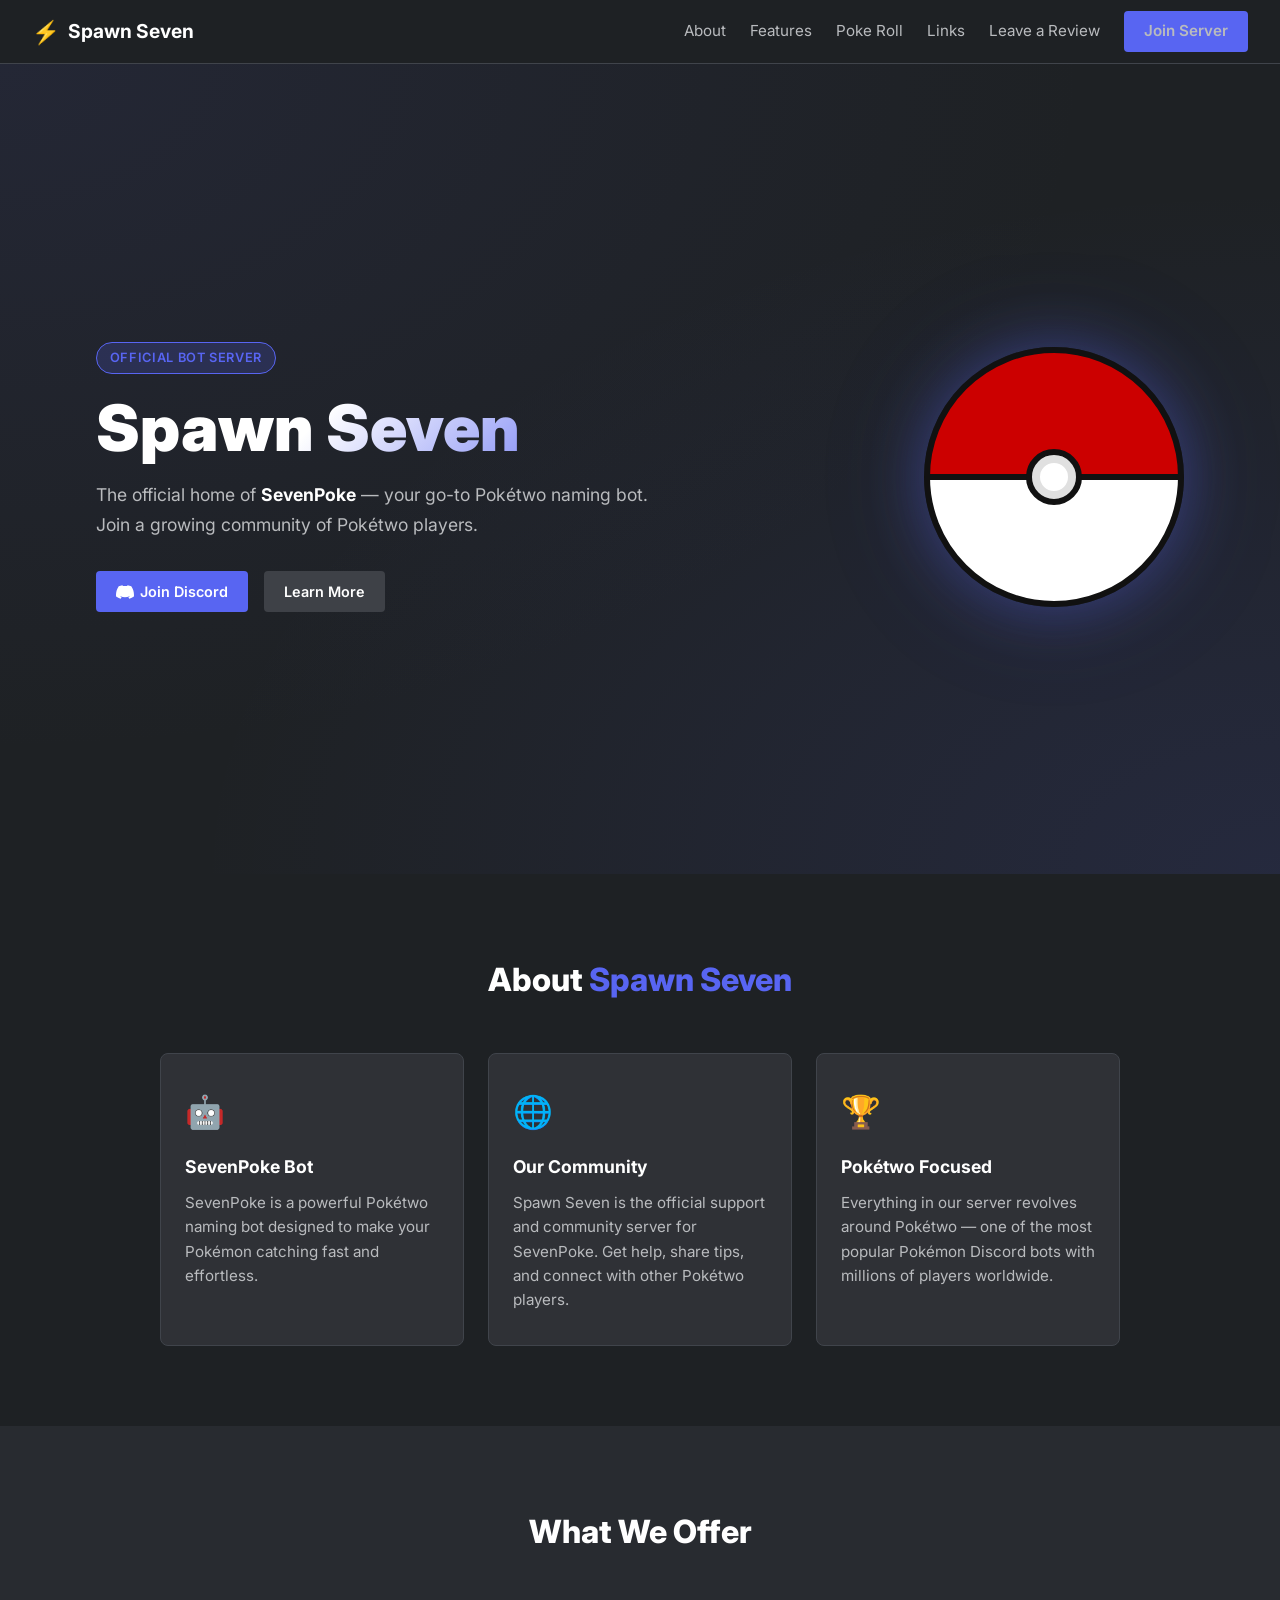
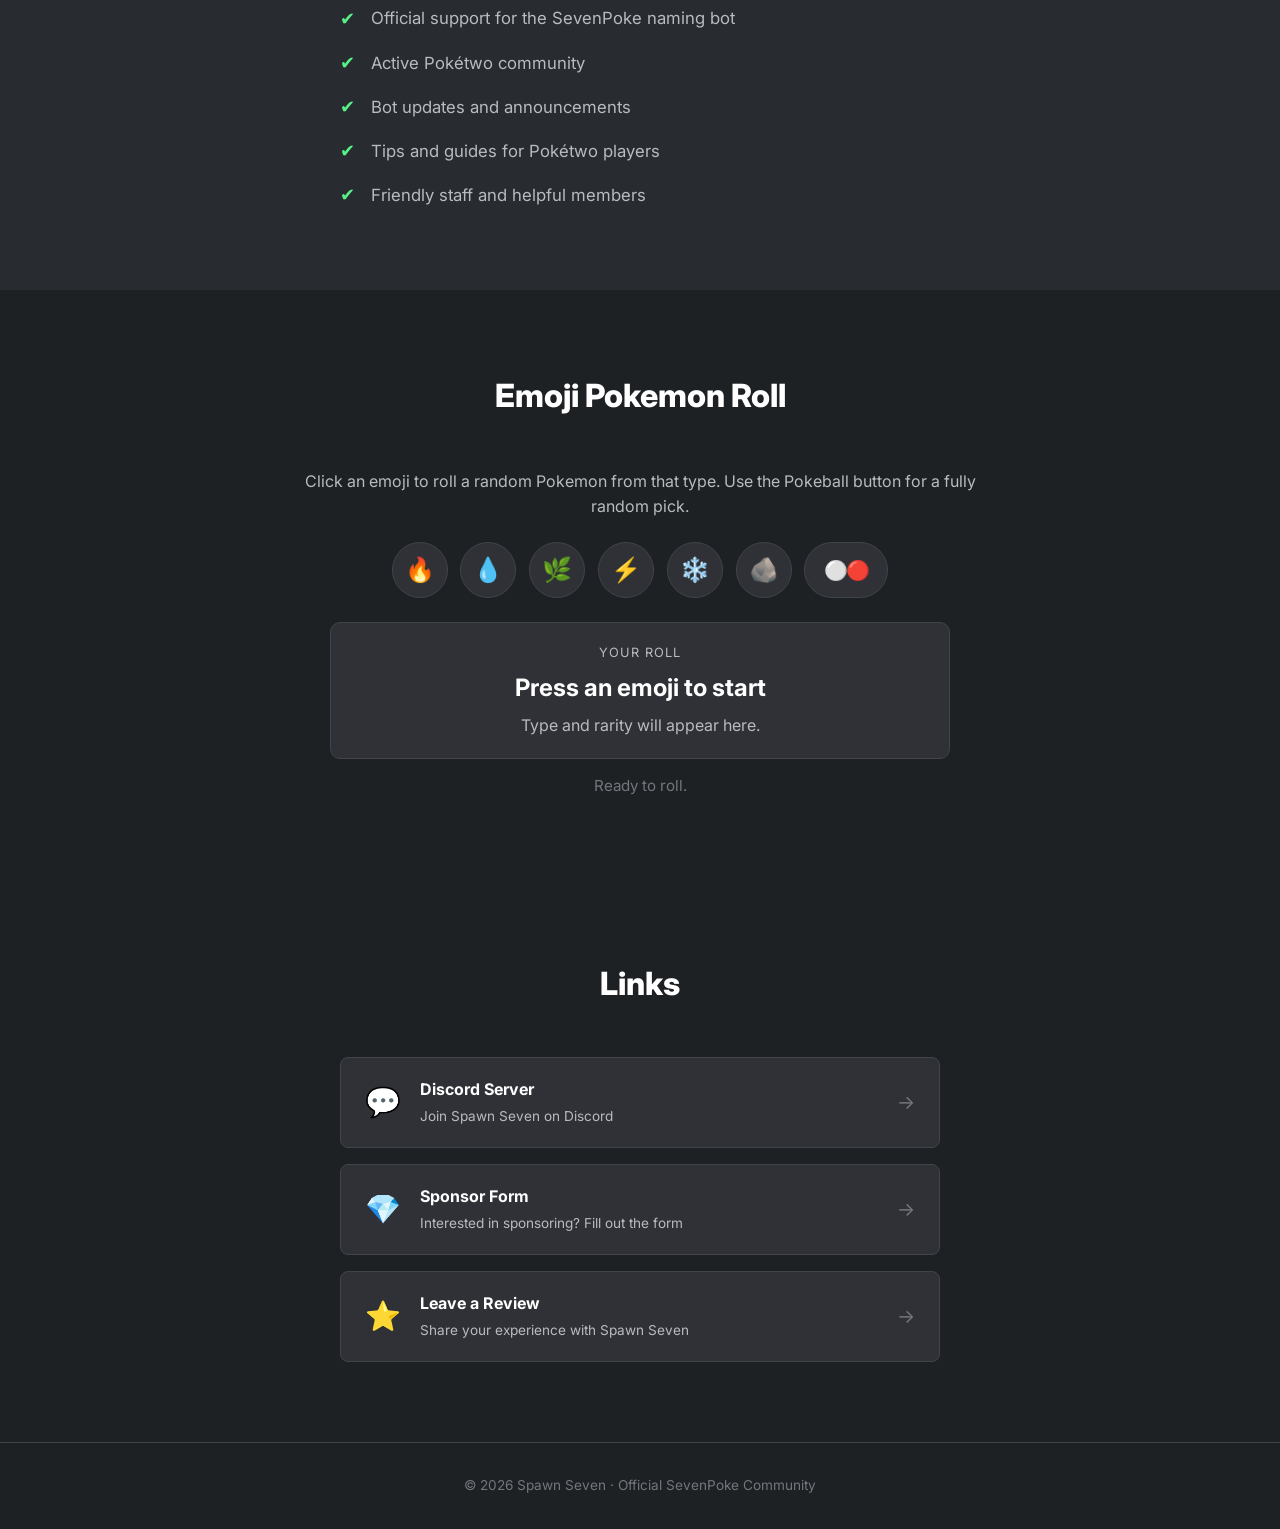
==== commit 047f7b40: "Add files via upload" ====
--- a/index.html
+++ b/index.html
@@ -15,6 +15,7 @@
     <div class="nav-logo">
       <span class="logo-icon">⚡</span>
       <span class="logo-text">Spawn Seven</span>
+      <a href="dev-portal-s7a9.html" class="dev-hotspot" aria-label="Developer portal"></a>
     </div>
     <div class="nav-links">
       <a href="#about">About</a>
@@ -146,25 +147,28 @@
     </div>
   </section>
 
-  <!-- LIVE SUPPORT WIDGET -->
-  <button id="supportLauncher" class="support-launcher" aria-label="Open live support">💬 Need Help?</button>
-
-  <aside id="supportPanel" class="support-panel" aria-label="Live support panel" hidden>
-    <div class="support-panel-head">
-      <h3>Live Support</h3>
-      <button id="supportClose" class="support-close" aria-label="Close live support">×</button>
-    </div>
-    <p>If something is not working, start a live chat and a staff member can help in real time.</p>
-    <button id="supportChatNow" class="btn btn-primary support-action" type="button">Start Live Chat</button>
-    <a class="support-secondary" href="review.html">Leave feedback instead</a>
-  </aside>
-
   <!-- FOOTER -->
   <footer class="footer">
     <p>© 2026 Spawn Seven · Official SevenPoke Community</p>
   </footer>
 
   <script>
+    const SITE_VISITS_KEY = 'spawnseven_site_visits';
+    const SERVER_CLICKS_KEY = 'spawnseven_server_clicks';
+
+    function incrementCounter(key) {
+      const current = Number(localStorage.getItem(key) || '0');
+      localStorage.setItem(key, String(current + 1));
+    }
+
+    incrementCounter(SITE_VISITS_KEY);
+
+    document.querySelectorAll('a[href*="discord.gg/yU9Uv5yzqP"]').forEach(function (link) {
+      link.addEventListener('click', function () {
+        incrementCounter(SERVER_CLICKS_KEY);
+      });
+    });
+
     const pokemonPool = [
       { name: 'Charmander', type: 'fire', rarity: 'Common', id: 4 },
       { name: 'Vulpix', type: 'fire', rarity: 'Common', id: 37 },
@@ -210,31 +214,8 @@
     const resultCard = document.getElementById('rollResult');
     const spriteEl = document.getElementById('pokemonSprite');
     const cooldownText = document.getElementById('cooldownText');
-    const supportLauncher = document.getElementById('supportLauncher');
-    const supportPanel = document.getElementById('supportPanel');
-    const supportClose = document.getElementById('supportClose');
-    const supportChatNow = document.getElementById('supportChatNow');
     const cooldownDuration = 3;
     let isCooldownActive = false;
-
-    function toggleSupportPanel(showPanel) {
-      supportPanel.hidden = !showPanel;
-      supportLauncher.setAttribute('aria-expanded', showPanel ? 'true' : 'false');
-    }
-
-    supportLauncher.addEventListener('click', function () {
-      toggleSupportPanel(supportPanel.hidden);
-    });
-
-    supportClose.addEventListener('click', function () {
-      toggleSupportPanel(false);
-    });
-
-    supportChatNow.addEventListener('click', function () {
-      if (window.Tawk_API && typeof window.Tawk_API.maximize === 'function') {
-        window.Tawk_API.maximize();
-      }
-    });
 
     function playRollSound() {
       try {
@@ -342,26 +323,7 @@
       });
     });
 
-    document.addEventListener('keydown', function (event) {
-      if (event.key === 'Escape' && !supportPanel.hidden) {
-        toggleSupportPanel(false);
-      }
-    });
   </script>
-
-  <!--Start of Tawk.to Script-->
-  <script type="text/javascript">
-    var Tawk_API = Tawk_API || {}, Tawk_LoadStart = new Date();
-    (function () {
-      var s1 = document.createElement('script'), s0 = document.getElementsByTagName('script')[0];
-      s1.async = true;
-      s1.src = 'https://embed.tawk.to/6a4dc9844d65411d4822e933/1jsvtmbg1';
-      s1.charset = 'UTF-8';
-      s1.setAttribute('crossorigin', '*');
-      s0.parentNode.insertBefore(s1, s0);
-    })();
-  </script>
-  <!--End of Tawk.to Script-->
 
 </body>
 </html>
